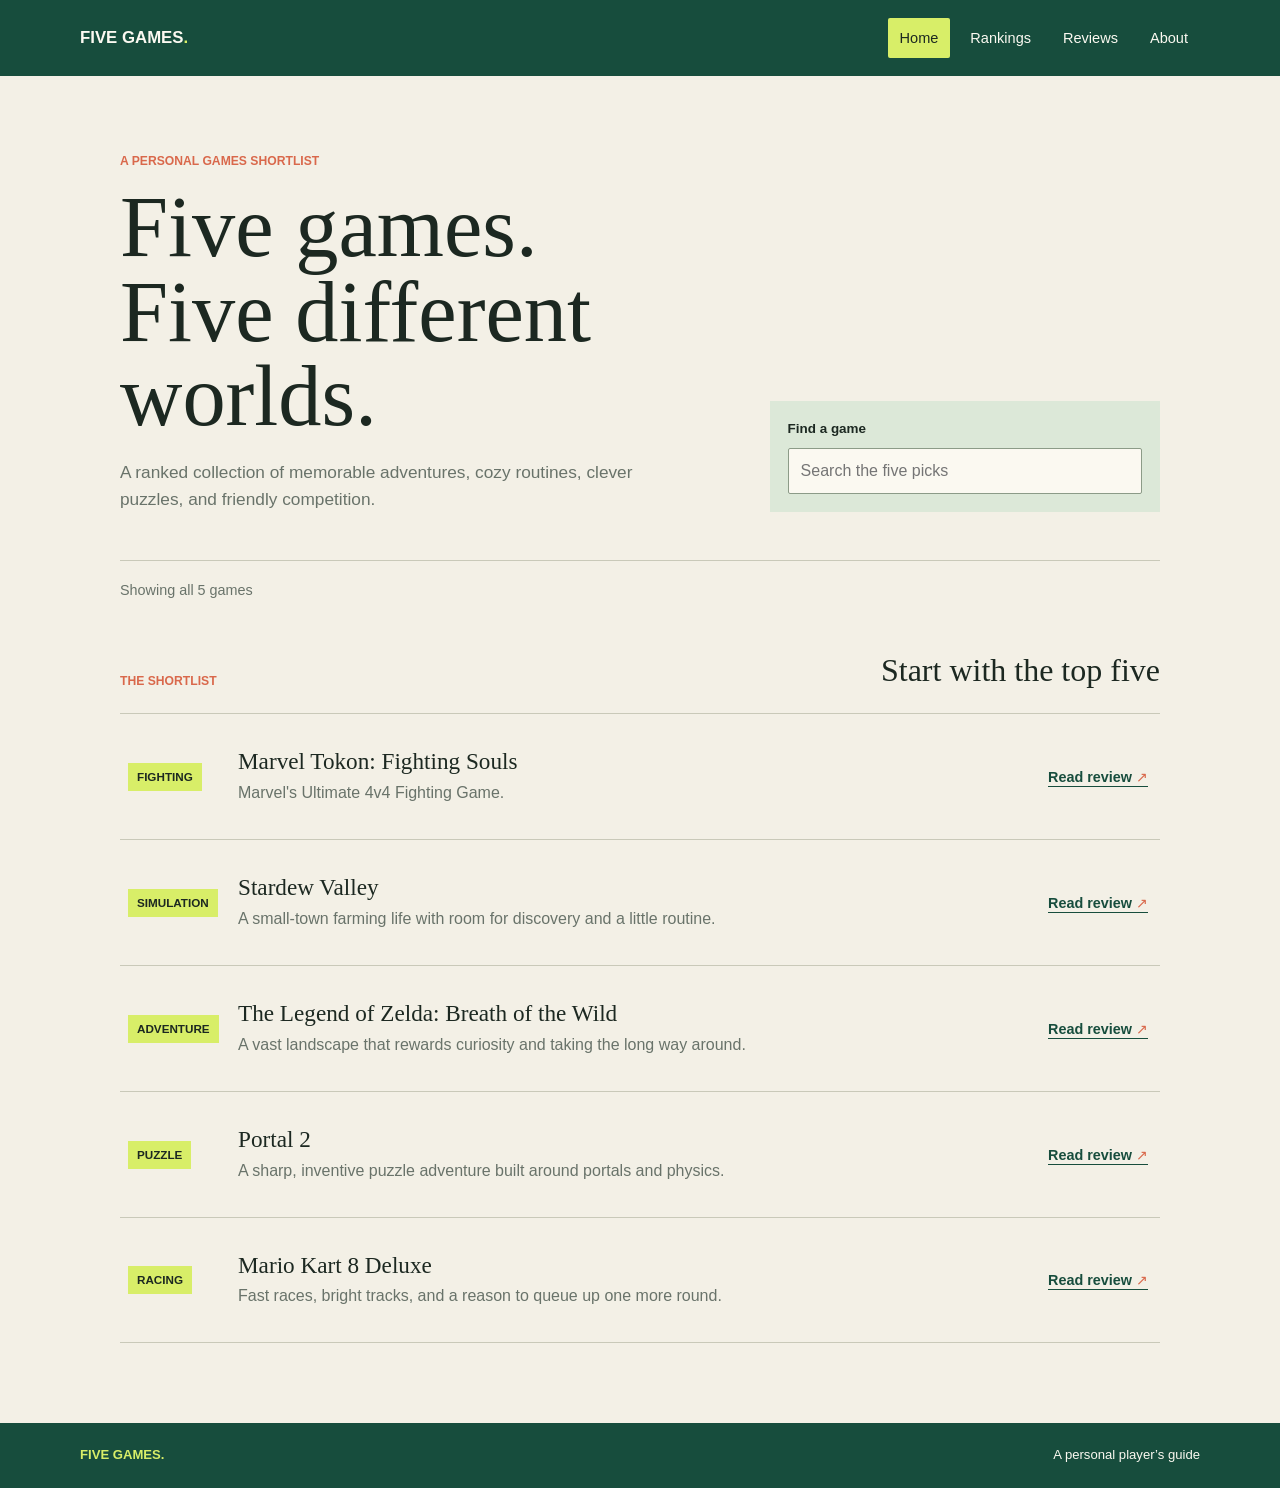
==== index.html @ af73bb3e "1st push" ====
<!doctype html>
<html lang="en">
<head>
  <meta charset="utf-8">
  <meta name="viewport" content="width=device-width, initial-scale=1">
  <meta name="description" content="A personal top five list of favorite video games.">
  <title>Five Games | Home</title>
  <link rel="stylesheet" href="style.css">
</head>
<body>
  <header class="site-header">
    <a class="site-name" href="index.html">FIVE GAMES<span>.</span></a>
    <!-- The nav element groups links to all four pages in the site header. -->
    <nav class="site-nav" aria-label="Main navigation">
      <a href="index.html" aria-current="page">Home</a>
      <a href="rankings.html">Rankings</a>
      <a href="reviews.html">Reviews</a>
      <a href="about.html">About</a>
    </nav>
  </header>

  <main class="page-shell">
    <section class="intro intro-home">
      <p class="eyebrow">A personal games shortlist</p>
      <h1>Five games.<br>Five different worlds.</h1>
      <p class="intro-copy">A ranked collection of memorable adventures, cozy routines, clever puzzles, and friendly competition.</p>
      <!-- The search element groups the title search control on the homepage. -->
      <search class="game-search">
        <label for="game-search">Find a game</label>
        <input id="game-search" type="search" placeholder="Search the five picks" autocomplete="off">
      </search>
    </section>

    <!-- The role attribute announces changing search results as a status update. -->
    <p class="search-status" id="search-status" role="status" aria-live="polite">Showing all 5 games</p>

    <section class="home-ranking" aria-labelledby="list-heading">
      <div class="section-heading">
        <p class="eyebrow">The shortlist</p>
        <h2 id="list-heading">Start with the top five</h2>
      </div>
      <!-- The ol element presents the games in ranked order; each li uses the game-entry class for shared styling. -->
      <!-- The id attribute uniquely identifies each game entry for direct links. -->
      <ol class="game-list">
        <li class="game-entry" id="marvel-tokon-fighting-souls">
          <span class="game-genre">Fighting</span>
          <div><h3>Marvel Tokon: Fighting Souls</h3><p>Marvel's Ultimate 4v4 Fighting Game.</p></div>
          <a class="text-link" href="reviews.html#marvel-tokon-review">Read review <span aria-hidden="true">↗</span></a>
        </li>
        <li class="game-entry" id="stardew-valley">
          <span class="game-genre">Simulation</span>
          <div><h3>Stardew Valley</h3><p>A small-town farming life with room for discovery and a little routine.</p></div>
          <a class="text-link" href="reviews.html#stardew-review">Read review <span aria-hidden="true">↗</span></a>
        </li>
        <li class="game-entry" id="breath-of-the-wild">
          <span class="game-genre">Adventure</span>
          <div><h3>The Legend of Zelda: Breath of the Wild</h3><p>A vast landscape that rewards curiosity and taking the long way around.</p></div>
          <a class="text-link" href="reviews.html#zelda-review">Read review <span aria-hidden="true">↗</span></a>
        </li>
        <li class="game-entry" id="portal-2">
          <span class="game-genre">Puzzle</span>
          <div><h3>Portal 2</h3><p>A sharp, inventive puzzle adventure built around portals and physics.</p></div>
          <a class="text-link" href="reviews.html#portal-review">Read review <span aria-hidden="true">↗</span></a>
        </li>
        <li class="game-entry" id="mario-kart-8">
          <span class="game-genre">Racing</span>
          <div><h3>Mario Kart 8 Deluxe</h3><p>Fast races, bright tracks, and a reason to queue up one more round.</p></div>
          <a class="text-link" href="reviews.html#mario-kart-review">Read review <span aria-hidden="true">↗</span></a>
        </li>
      </ol>
    </section>
  </main>

  <footer class="site-footer"><span>FIVE GAMES.</span><span>A personal player’s guide</span></footer>
  <script>
    const searchInput = document.querySelector('#game-search');
    const gameEntries = document.querySelectorAll('.game-entry');
    const searchStatus = document.querySelector('#search-status');

    searchInput.addEventListener('input', () => {
      const query = searchInput.value.trim().toLowerCase();
      let visibleCount = 0;

      gameEntries.forEach((entry) => {
        const matches = entry.textContent.toLowerCase().includes(query);
        entry.hidden = !matches;
        if (matches) visibleCount += 1;
      });

      searchStatus.textContent = query
        ? `${visibleCount} ${visibleCount === 1 ? 'game' : 'games'} found`
        : `Showing all ${gameEntries.length} games`;
    });
  </script>
</body>
</html>
---- style.css ----
:root {
  color-scheme: light;
  --paper: #f3f0e6;
  --paper-light: #fbf9f1;
  --ink: #1c2821;
  --green: #174d3d;
  --green-soft: #dce8d8;
  --lime: #d8ee68;
  --coral: #d9684b;
  --muted: #69736a;
  --rule: #c9c9b9;
  font-family: Arial, Helvetica, sans-serif;
  font-synthesis: none;
}

* {
  box-sizing: border-box;
}

body {
  margin: 0;
  background: var(--paper);
  color: var(--ink);
  line-height: 1.55;
}

a {
  color: inherit;
}

.site-header {
  min-height: 76px;
  padding: 0 max(6vw, calc((100vw - 1120px) / 2));
  display: flex;
  align-items: center;
  justify-content: space-between;
  gap: 28px;
  background: var(--green);
  color: var(--paper-light);
}

.site-name {
  color: var(--paper-light);
  font-size: 1.05rem;
  font-weight: 800;
  text-decoration: none;
  white-space: nowrap;
}

.site-name span,
.site-footer span:first-child {
  color: var(--lime);
}

.site-nav {
  display: flex;
  align-items: center;
  gap: 8px;
}

.site-nav a {
  padding: 9px 12px;
  border-radius: 2px;
  color: var(--paper-light);
  font-size: 0.91rem;
  text-decoration: none;
}

.site-nav a:hover,
.site-nav a:focus-visible,
.site-nav a[aria-current="page"] {
  background: var(--lime);
  color: var(--ink);
}

.page-shell {
  width: min(100% - 48px, 1040px);
  margin: 0 auto;
}

.intro {
  padding: 76px 0 48px;
  border-bottom: 1px solid var(--rule);
}

.intro-home {
  display: grid;
  grid-template-columns: minmax(0, 1.2fr) minmax(240px, 0.8fr);
  column-gap: 64px;
  align-items: end;
}

.intro-home .eyebrow,
.intro-home h1 {
  grid-column: 1;
}

.intro-home .intro-copy {
  grid-column: 1;
  max-width: 520px;
  margin-bottom: 0;
}

.intro-home .game-search {
  grid-column: 2;
  grid-row: 1 / span 3;
  align-self: end;
}

.eyebrow {
  margin: 0 0 14px;
  color: var(--coral);
  font-size: 0.76rem;
  font-weight: 800;
  text-transform: uppercase;
}

h1,
h2,
h3,
p {
  margin-top: 0;
}

h1,
.section-heading h2,
.about-section h2 {
  font-family: Georgia, "Times New Roman", serif;
  font-weight: 500;
}

h1 {
  max-width: 760px;
  margin-bottom: 20px;
  font-size: clamp(2.8rem, 7vw, 5.4rem);
  line-height: 0.98;
}

.page-intro h1 {
  max-width: 840px;
}

.intro-copy {
  max-width: 650px;
  color: var(--muted);
  font-size: 1.08rem;
}

.game-search {
  display: grid;
  gap: 8px;
  padding: 18px;
  background: var(--green-soft);
}

.game-search label {
  font-size: 0.84rem;
  font-weight: 700;
}

.game-search input {
  width: 100%;
  min-height: 46px;
  padding: 10px 12px;
  border: 1px solid #8c9b88;
  border-radius: 2px;
  background: var(--paper-light);
  color: var(--ink);
  font: inherit;
}

.game-search input:focus-visible {
  outline: 3px solid var(--coral);
  outline-offset: 2px;
}

.search-status {
  min-height: 1.5em;
  margin: 18px 0 0;
  color: var(--muted);
  font-size: 0.9rem;
}

.home-ranking {
  padding: 44px 0 80px;
}

.section-heading {
  display: flex;
  align-items: end;
  justify-content: space-between;
  gap: 20px;
  margin-bottom: 18px;
}

.section-heading .eyebrow {
  margin-bottom: 5px;
}

.section-heading h2,
.about-section h2 {
  margin-bottom: 0;
  font-size: 2rem;
}

.game-list {
  margin: 0;
  padding: 0;
  list-style-position: inside;
}

.game-entry {
  display: grid;
  grid-template-columns: 86px minmax(0, 1fr) auto;
  align-items: center;
  gap: 24px;
  min-height: 126px;
  padding: 22px 12px 22px 8px;
  border-top: 1px solid var(--rule);
}

.game-entry:last-child {
  border-bottom: 1px solid var(--rule);
}

.game-entry::marker {
  color: var(--coral);
  font-family: Georgia, "Times New Roman", serif;
  font-size: 1.6rem;
  font-weight: 700;
}

.game-entry[hidden] {
  display: none;
}

.game-genre {
  justify-self: start;
  padding: 5px 9px;
  background: var(--lime);
  color: var(--ink);
  font-size: 0.73rem;
  font-weight: 800;
  text-transform: uppercase;
}

.game-entry h3,
.review h2 {
  margin-bottom: 5px;
  font-family: Georgia, "Times New Roman", serif;
  font-size: 1.45rem;
  font-weight: 500;
  line-height: 1.2;
}

.game-entry p,
.review p {
  max-width: 650px;
  margin-bottom: 0;
  color: var(--muted);
}

.text-link {
  color: var(--green);
  font-size: 0.9rem;
  font-weight: 700;
  text-decoration-thickness: 1px;
  text-underline-offset: 4px;
}

.text-link:hover {
  color: var(--coral);
}

.text-link span {
  color: var(--coral);
}

.page-intro {
  padding-bottom: 42px;
}

.page-intro .intro-copy {
  margin-bottom: 0;
}

.rankings-content,
.reviews-content,
.about-content {
  padding: 44px 0 82px;
}

.ranking-list {
  counter-reset: ranking;
  margin: 0;
  padding: 0;
  list-style: none;
}

.ranking-item {
  counter-increment: ranking;
  display: grid;
  grid-template-columns: 78px minmax(0, 1fr) 160px;
  align-items: center;
  gap: 24px;
  padding: 24px 0;
  border-top: 1px solid var(--rule);
}

.ranking-item:last-child {
  border-bottom: 1px solid var(--rule);
}

.ranking-number {
  color: var(--coral);
  font-family: Georgia, "Times New Roman", serif;
  font-size: 2.7rem;
  line-height: 1;
}

.ranking-title {
  margin-bottom: 6px;
  font-family: Georgia, "Times New Roman", serif;
  font-size: 1.6rem;
  font-weight: 500;
  line-height: 1.2;
}

.ranking-item p {
  max-width: 650px;
  margin-bottom: 0;
  color: var(--muted);
}

.ranking-aside {
  justify-self: end;
  color: var(--green);
  font-size: 0.82rem;
  font-weight: 700;
  text-align: right;
}

.review {
  display: grid;
  grid-template-columns: 150px minmax(0, 1fr);
  gap: 28px;
  padding: 30px 0;
  border-top: 1px solid var(--rule);
  scroll-margin-top: 24px;
}

.review:last-child {
  border-bottom: 1px solid var(--rule);
}

.review-meta {
  color: var(--coral);
  font-size: 0.79rem;
  font-weight: 800;
  text-transform: uppercase;
}

.review-meta p {
  margin: 4px 0 0;
  color: var(--muted);
  font-weight: 400;
  text-transform: none;
}

.review h2 {
  font-size: 1.8rem;
}

.review .review-summary {
  margin-bottom: 12px;
  color: var(--ink);
  font-size: 1.04rem;
}

.about-grid {
  display: grid;
  grid-template-columns: minmax(0, 1fr) minmax(240px, 0.58fr);
  gap: 72px;
}

.about-section {
  padding: 0 0 34px;
  border-bottom: 1px solid var(--rule);
  margin-bottom: 34px;
}

.about-section h2 {
  margin-bottom: 14px;
}

.about-section p {
  max-width: 650px;
  color: var(--muted);
}

.about-aside {
  align-self: start;
  padding: 20px 0 20px 22px;
  border-left: 4px solid var(--coral);
}

.about-aside h2 {
  margin-bottom: 10px;
  font-family: Georgia, "Times New Roman", serif;
  font-size: 1.35rem;
  font-weight: 500;
}

.about-aside p {
  margin-bottom: 0;
  color: var(--muted);
}

.site-footer {
  display: flex;
  justify-content: space-between;
  gap: 20px;
  padding: 22px max(6vw, calc((100vw - 1120px) / 2));
  background: var(--green);
  color: var(--paper-light);
  font-size: 0.82rem;
}

.site-footer span:first-child {
  font-weight: 800;
}

@media (max-width: 700px) {
  .site-header {
    align-items: flex-start;
    flex-direction: column;
    gap: 12px;
    padding: 18px 24px;
  }

  .site-nav {
    width: 100%;
    flex-wrap: wrap;
    gap: 2px;
  }

  .site-nav a {
    padding: 7px 9px;
  }

  .page-shell {
    width: min(100% - 36px, 1040px);
  }

  .intro {
    padding-top: 52px;
  }

  .intro-home {
    display: block;
  }

  .intro-home .game-search {
    margin-top: 28px;
  }

  .game-entry {
    grid-template-columns: 1fr auto;
    gap: 12px;
    padding: 18px 6px;
  }

  .game-genre {
    grid-column: 1 / -1;
  }

  .game-entry > div {
    grid-column: 1 / -1;
  }

  .game-entry .text-link {
    grid-column: 1 / -1;
    justify-self: start;
  }

  .ranking-item {
    grid-template-columns: 54px minmax(0, 1fr);
    gap: 14px;
  }

  .ranking-aside {
    grid-column: 2;
    justify-self: start;
    text-align: left;
  }

  .review {
    grid-template-columns: 1fr;
    gap: 10px;
  }

  .about-grid {
    grid-template-columns: 1fr;
    gap: 24px;
  }

  .site-footer {
    padding: 20px 24px;
  }
}
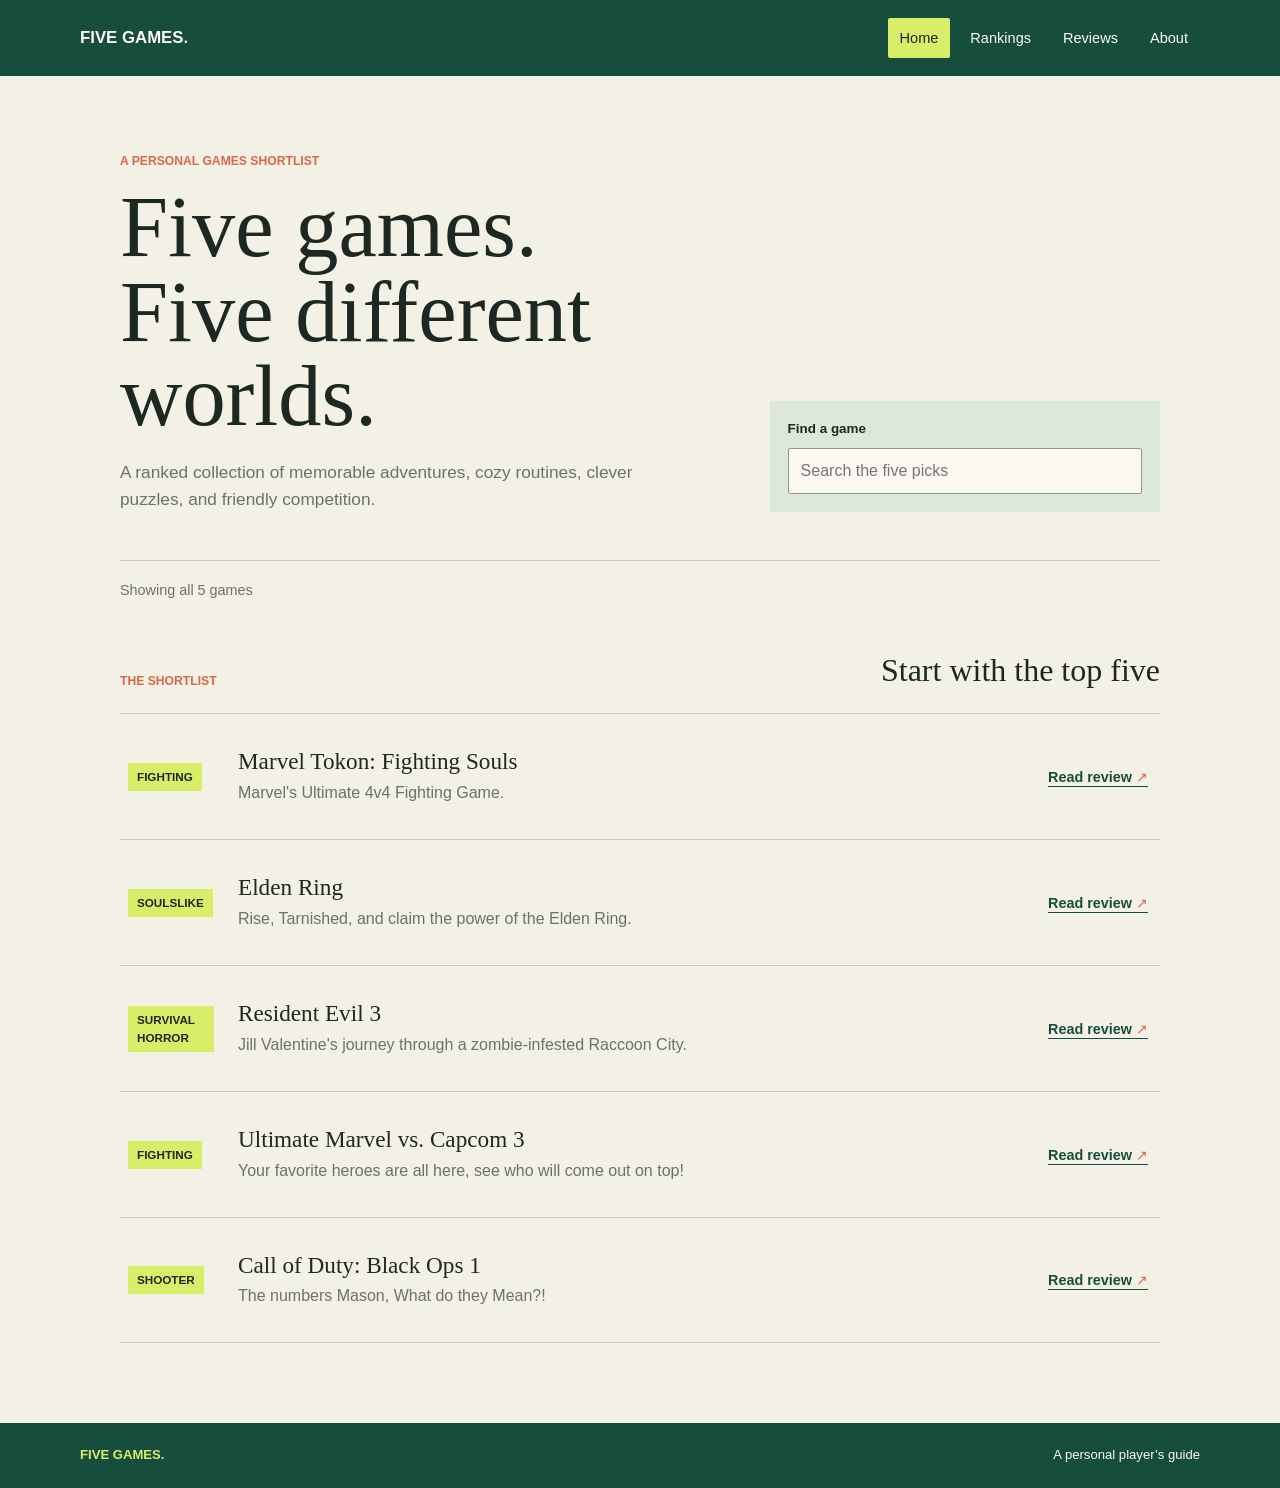
==== commit abcf19d1: "1st draft" ====
--- a/index.html
+++ b/index.html
@@ -5,7 +5,7 @@
   <meta name="viewport" content="width=device-width, initial-scale=1">
   <meta name="description" content="A personal top five list of favorite video games.">
   <title>Five Games | Home</title>
-  <link rel="stylesheet" href="style.css">
+  <link rel="stylesheet" href="CSS/style.css">
 </head>
 <body>
   <header class="site-header">
@@ -47,25 +47,25 @@
           <div><h3>Marvel Tokon: Fighting Souls</h3><p>Marvel's Ultimate 4v4 Fighting Game.</p></div>
           <a class="text-link" href="reviews.html#marvel-tokon-review">Read review <span aria-hidden="true">↗</span></a>
         </li>
-        <li class="game-entry" id="stardew-valley">
-          <span class="game-genre">Simulation</span>
-          <div><h3>Stardew Valley</h3><p>A small-town farming life with room for discovery and a little routine.</p></div>
-          <a class="text-link" href="reviews.html#stardew-review">Read review <span aria-hidden="true">↗</span></a>
+        <li class="game-entry" id="elden-ring">
+          <span class="game-genre">Soulslike</span>
+          <div><h3>Elden Ring</h3><p>Rise, Tarnished, and claim the power of the Elden Ring.</p></div>
+          <a class="text-link" href="reviews.html#elden-ring-review">Read review <span aria-hidden="true">↗</span></a>
         </li>
-        <li class="game-entry" id="breath-of-the-wild">
-          <span class="game-genre">Adventure</span>
-          <div><h3>The Legend of Zelda: Breath of the Wild</h3><p>A vast landscape that rewards curiosity and taking the long way around.</p></div>
-          <a class="text-link" href="reviews.html#zelda-review">Read review <span aria-hidden="true">↗</span></a>
+        <li class="game-entry" id="resident-evil-3">
+          <span class="game-genre">Survival Horror</span>
+          <div><h3>Resident Evil 3</h3><p>Jill Valentine's journey through a zombie-infested Raccoon City.</p></div>
+          <a class="text-link" href="reviews.html#resident-evil-3-review">Read review <span aria-hidden="true">↗</span></a>
         </li>
-        <li class="game-entry" id="portal-2">
-          <span class="game-genre">Puzzle</span>
-          <div><h3>Portal 2</h3><p>A sharp, inventive puzzle adventure built around portals and physics.</p></div>
-          <a class="text-link" href="reviews.html#portal-review">Read review <span aria-hidden="true">↗</span></a>
+        <li class="game-entry" id="ultimate-marvel-vs-capcom-3">
+          <span class="game-genre">Fighting</span>
+          <div><h3>Ultimate Marvel vs. Capcom 3</h3><p>Your favorite heroes are all here, see who will come out on top!</p></div>
+          <a class="text-link" href="reviews.html#ultimate-marvel-vs-capcom-3-review">Read review <span aria-hidden="true">↗</span></a>
         </li>
-        <li class="game-entry" id="mario-kart-8">
-          <span class="game-genre">Racing</span>
-          <div><h3>Mario Kart 8 Deluxe</h3><p>Fast races, bright tracks, and a reason to queue up one more round.</p></div>
-          <a class="text-link" href="reviews.html#mario-kart-review">Read review <span aria-hidden="true">↗</span></a>
+        <li class="game-entry" id="call-of-duty-black-ops-1">
+          <span class="game-genre">Shooter</span>
+          <div><h3>Call of Duty: Black Ops 1</h3><p>The numbers Mason, What do they Mean?!</p></div>
+          <a class="text-link" href="reviews.html#call-of-duty-black-ops-1-review">Read review <span aria-hidden="true">↗</span></a>
         </li>
       </ol>
     </section>
@@ -73,6 +73,7 @@
 
   <footer class="site-footer"><span>FIVE GAMES.</span><span>A personal player’s guide</span></footer>
   <script>
+    // This script filters the game list as the user types and updates the number of matching games.
     const searchInput = document.querySelector('#game-search');
     const gameEntries = document.querySelectorAll('.game-entry');
     const searchStatus = document.querySelector('#search-status');
--- a/CSS/style.css
+++ b/CSS/style.css
@@ -0,0 +1,510 @@
+:root {
+  color-scheme: light;
+  --paper: #f3f0e6;
+  --paper-light: #fbf9f1;
+  --ink: #1c2821;
+  --green: #174d3d;
+  --green-soft: #dce8d8;
+  --lime: #d8ee68;
+  --coral: #d9684b;
+  --muted: #69736a;
+  --rule: #c9c9b9;
+  font-family: Arial, Helvetica, sans-serif;
+  font-synthesis: none;
+}
+
+* {
+  box-sizing: border-box;
+}
+
+body {
+  margin: 0;
+  background: var(--paper);
+  color: var(--ink);
+  line-height: 1.55;
+}
+
+a {
+  color: inherit;
+}
+
+.site-header {
+  min-height: 76px;
+  padding: 0 max(6vw, calc((100vw - 1120px) / 2));
+  display: flex;
+  align-items: center;
+  justify-content: space-between;
+  gap: 28px;
+  background: var(--green);
+  color: var(--paper-light);
+}
+
+.site-name {
+  color: var(--paper-light);
+  font-size: 1.05rem;
+  font-weight: 800;
+  text-decoration: none;
+  white-space: nowrap;
+}
+
+.site-name span,
+.site-footer span:first-child {
+  color: var(--lime);
+}
+
+.site-nav {
+  display: flex;
+  align-items: center;
+  gap: 8px;
+}
+
+.site-nav a {
+  padding: 9px 12px;
+  border-radius: 2px;
+  color: var(--paper-light);
+  font-size: 0.91rem;
+  text-decoration: none;
+}
+
+.site-nav a:hover,
+.site-nav a:focus-visible,
+.site-nav a[aria-current="page"] {
+  background: var(--lime);
+  color: var(--ink);
+}
+
+.page-shell {
+  width: min(100% - 48px, 1040px);
+  margin: 0 auto;
+}
+
+.intro {
+  padding: 76px 0 48px;
+  border-bottom: 1px solid var(--rule);
+}
+
+.intro-home {
+  display: grid;
+  grid-template-columns: minmax(0, 1.2fr) minmax(240px, 0.8fr);
+  column-gap: 64px;
+  align-items: end;
+}
+
+.intro-home .eyebrow,
+.intro-home h1 {
+  grid-column: 1;
+}
+
+.intro-home .intro-copy {
+  grid-column: 1;
+  max-width: 520px;
+  margin-bottom: 0;
+}
+
+.intro-home .game-search {
+  grid-column: 2;
+  grid-row: 1 / span 3;
+  align-self: end;
+}
+
+.eyebrow {
+  margin: 0 0 14px;
+  color: var(--coral);
+  font-size: 0.76rem;
+  font-weight: 800;
+  text-transform: uppercase;
+}
+
+h1,
+h2,
+h3,
+p {
+  margin-top: 0;
+}
+
+h1,
+.section-heading h2,
+.about-section h2 {
+  font-family: Georgia, "Times New Roman", serif;
+  font-weight: 500;
+}
+
+h1 {
+  max-width: 760px;
+  margin-bottom: 20px;
+  font-size: clamp(2.8rem, 7vw, 5.4rem);
+  line-height: 0.98;
+}
+
+.page-intro h1 {
+  max-width: 840px;
+}
+
+.intro-copy {
+  max-width: 650px;
+  color: var(--muted);
+  font-size: 1.08rem;
+}
+
+.game-search {
+  display: grid;
+  gap: 8px;
+  padding: 18px;
+  background: var(--green-soft);
+}
+
+.game-search label {
+  font-size: 0.84rem;
+  font-weight: 700;
+}
+
+.game-search input {
+  width: 100%;
+  min-height: 46px;
+  padding: 10px 12px;
+  border: 1px solid #8c9b88;
+  border-radius: 2px;
+  background: var(--paper-light);
+  color: var(--ink);
+  font: inherit;
+}
+
+.game-search input:focus-visible {
+  outline: 3px solid var(--coral);
+  outline-offset: 2px;
+}
+
+.search-status {
+  min-height: 1.5em;
+  margin: 18px 0 0;
+  color: var(--muted);
+  font-size: 0.9rem;
+}
+
+.home-ranking {
+  padding: 44px 0 80px;
+}
+
+.section-heading {
+  display: flex;
+  align-items: end;
+  justify-content: space-between;
+  gap: 20px;
+  margin-bottom: 18px;
+}
+
+.section-heading .eyebrow {
+  margin-bottom: 5px;
+}
+
+.section-heading h2,
+.about-section h2 {
+  margin-bottom: 0;
+  font-size: 2rem;
+}
+
+.game-list {
+  margin: 0;
+  padding: 0;
+  list-style-position: inside;
+}
+
+.game-entry {
+  display: grid;
+  grid-template-columns: 86px minmax(0, 1fr) auto;
+  align-items: center;
+  gap: 24px;
+  min-height: 126px;
+  padding: 22px 12px 22px 8px;
+  border-top: 1px solid var(--rule);
+}
+
+.game-entry:last-child {
+  border-bottom: 1px solid var(--rule);
+}
+
+.game-entry::marker {
+  color: var(--coral);
+  font-family: Georgia, "Times New Roman", serif;
+  font-size: 1.6rem;
+  font-weight: 700;
+}
+
+.game-entry[hidden] {
+  display: none;
+}
+
+.game-genre {
+  justify-self: start;
+  padding: 5px 9px;
+  background: var(--lime);
+  color: var(--ink);
+  font-size: 0.73rem;
+  font-weight: 800;
+  text-transform: uppercase;
+}
+
+.game-entry h3,
+.review h2 {
+  margin-bottom: 5px;
+  font-family: Georgia, "Times New Roman", serif;
+  font-size: 1.45rem;
+  font-weight: 500;
+  line-height: 1.2;
+}
+
+.game-entry p,
+.review p {
+  max-width: 650px;
+  margin-bottom: 0;
+  color: var(--muted);
+}
+
+.text-link {
+  color: var(--green);
+  font-size: 0.9rem;
+  font-weight: 700;
+  text-decoration-thickness: 1px;
+  text-underline-offset: 4px;
+}
+
+.text-link:hover {
+  color: var(--coral);
+}
+
+.text-link span {
+  color: var(--coral);
+}
+
+.page-intro {
+  padding-bottom: 42px;
+}
+
+.page-intro .intro-copy {
+  margin-bottom: 0;
+}
+
+.rankings-content,
+.reviews-content,
+.about-content {
+  padding: 44px 0 82px;
+}
+
+.ranking-list {
+  counter-reset: ranking;
+  margin: 0;
+  padding: 0;
+  list-style: none;
+}
+
+.ranking-item {
+  counter-increment: ranking;
+  display: grid;
+  grid-template-columns: 78px minmax(0, 1fr) 160px;
+  align-items: center;
+  gap: 24px;
+  padding: 24px 0;
+  border-top: 1px solid var(--rule);
+}
+
+.ranking-item:last-child {
+  border-bottom: 1px solid var(--rule);
+}
+
+.ranking-number {
+  color: var(--coral);
+  font-family: Georgia, "Times New Roman", serif;
+  font-size: 2.7rem;
+  line-height: 1;
+}
+
+.ranking-title {
+  margin-bottom: 6px;
+  font-family: Georgia, "Times New Roman", serif;
+  font-size: 1.6rem;
+  font-weight: 500;
+  line-height: 1.2;
+}
+
+.ranking-item p {
+  max-width: 650px;
+  margin-bottom: 0;
+  color: var(--muted);
+}
+
+.ranking-aside {
+  justify-self: end;
+  color: var(--green);
+  font-size: 0.82rem;
+  font-weight: 700;
+  text-align: right;
+}
+
+.review {
+  display: grid;
+  grid-template-columns: 150px minmax(0, 1fr);
+  gap: 28px;
+  padding: 30px 0;
+  border-top: 1px solid var(--rule);
+  scroll-margin-top: 24px;
+}
+
+.review:last-child {
+  border-bottom: 1px solid var(--rule);
+}
+
+.review-meta {
+  color: var(--coral);
+  font-size: 0.79rem;
+  font-weight: 800;
+  text-transform: uppercase;
+}
+
+.review-meta p {
+  margin: 4px 0 0;
+  color: var(--muted);
+  font-weight: 400;
+  text-transform: none;
+}
+
+.review h2 {
+  font-size: 1.8rem;
+}
+
+.review .review-summary {
+  margin-bottom: 12px;
+  color: var(--ink);
+  font-size: 1.04rem;
+}
+
+.about-grid {
+  display: grid;
+  grid-template-columns: minmax(0, 1fr) minmax(240px, 0.58fr);
+  gap: 72px;
+}
+
+.about-section {
+  padding: 0 0 34px;
+  border-bottom: 1px solid var(--rule);
+  margin-bottom: 34px;
+}
+
+.about-section h2 {
+  margin-bottom: 14px;
+}
+
+.about-section p {
+  max-width: 650px;
+  color: var(--muted);
+}
+
+.about-aside {
+  align-self: start;
+  padding: 20px 0 20px 22px;
+  border-left: 4px solid var(--coral);
+}
+
+.about-aside h2 {
+  margin-bottom: 10px;
+  font-family: Georgia, "Times New Roman", serif;
+  font-size: 1.35rem;
+  font-weight: 500;
+}
+
+.about-aside p {
+  margin-bottom: 0;
+  color: var(--muted);
+}
+
+.site-footer {
+  display: flex;
+  justify-content: space-between;
+  gap: 20px;
+  padding: 22px max(6vw, calc((100vw - 1120px) / 2));
+  background: var(--green);
+  color: var(--paper-light);
+  font-size: 0.82rem;
+}
+
+.site-footer span:first-child {
+  font-weight: 800;
+}
+
+@media (max-width: 700px) {
+  .site-header {
+    align-items: flex-start;
+    flex-direction: column;
+    gap: 12px;
+    padding: 18px 24px;
+  }
+
+  .site-nav {
+    width: 100%;
+    flex-wrap: wrap;
+    gap: 2px;
+  }
+
+  .site-nav a {
+    padding: 7px 9px;
+  }
+
+  .page-shell {
+    width: min(100% - 36px, 1040px);
+  }
+
+  .intro {
+    padding-top: 52px;
+  }
+
+  .intro-home {
+    display: block;
+  }
+
+  .intro-home .game-search {
+    margin-top: 28px;
+  }
+
+  .game-entry {
+    grid-template-columns: 1fr auto;
+    gap: 12px;
+    padding: 18px 6px;
+  }
+
+  .game-genre {
+    grid-column: 1 / -1;
+  }
+
+  .game-entry > div {
+    grid-column: 1 / -1;
+  }
+
+  .game-entry .text-link {
+    grid-column: 1 / -1;
+    justify-self: start;
+  }
+
+  .ranking-item {
+    grid-template-columns: 54px minmax(0, 1fr);
+    gap: 14px;
+  }
+
+  .ranking-aside {
+    grid-column: 2;
+    justify-self: start;
+    text-align: left;
+  }
+
+  .review {
+    grid-template-columns: 1fr;
+    gap: 10px;
+  }
+
+  .about-grid {
+    grid-template-columns: 1fr;
+    gap: 24px;
+  }
+
+  .site-footer {
+    padding: 20px 24px;
+  }
+}
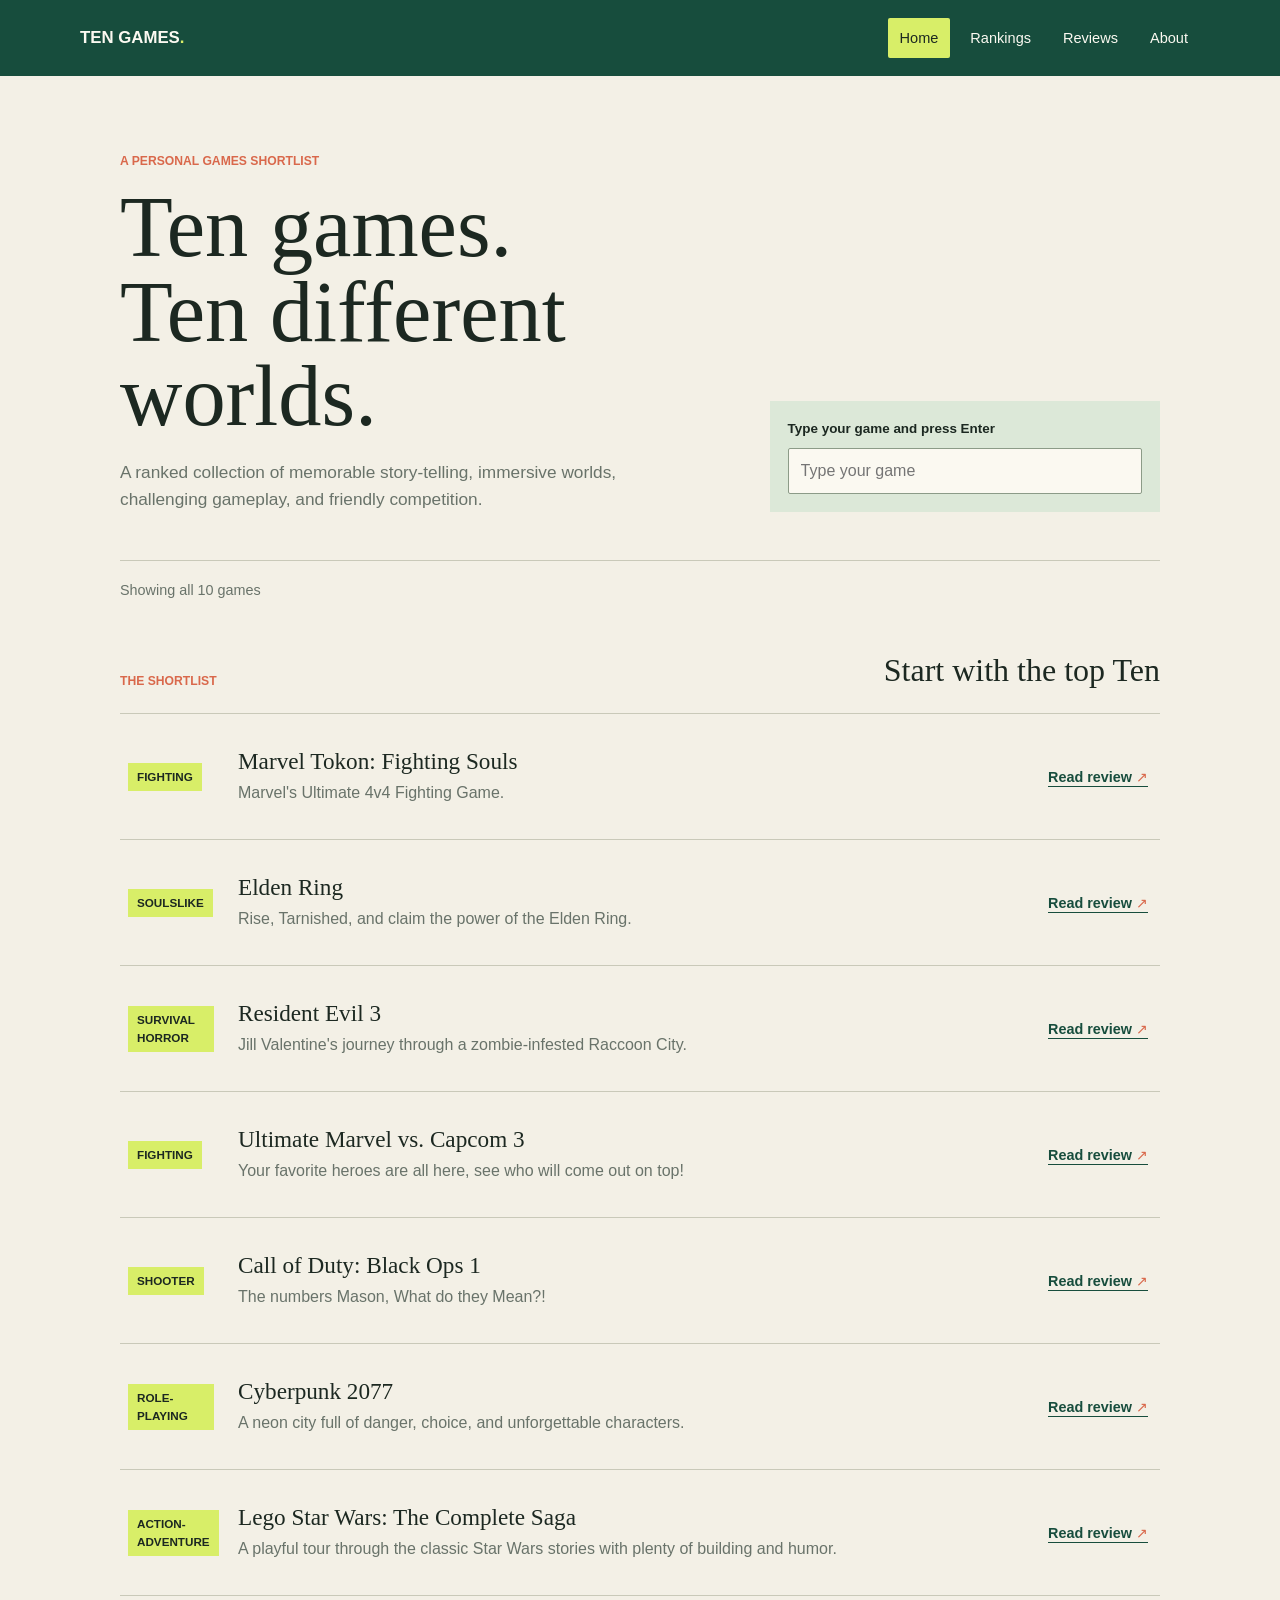
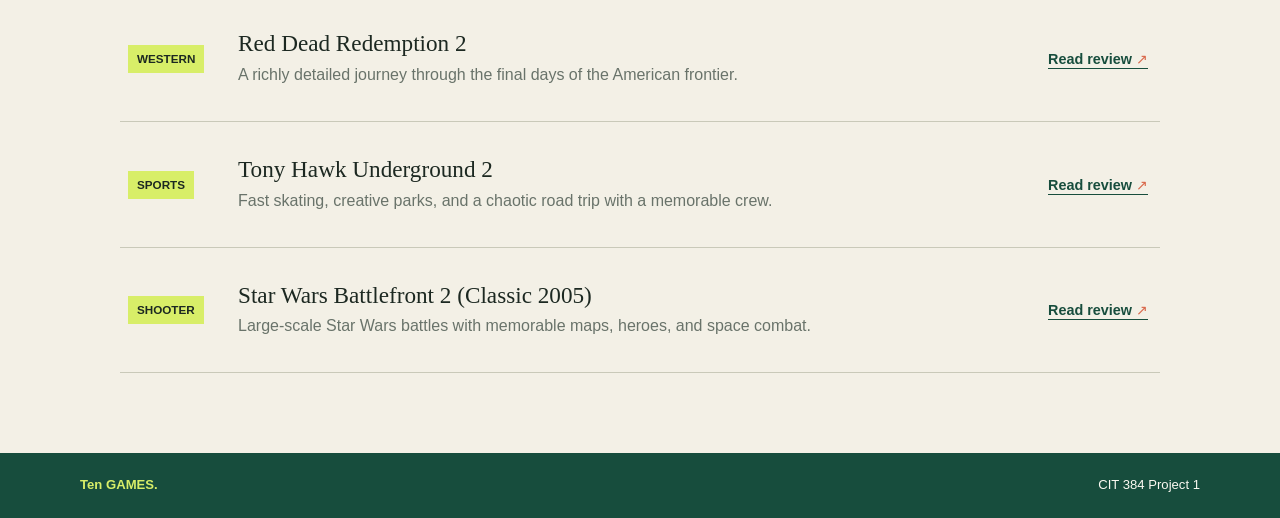
==== commit d947a273: "2nd commit" ====
--- a/index.html
+++ b/index.html
@@ -3,14 +3,15 @@
 <head>
   <meta charset="utf-8">
   <meta name="viewport" content="width=device-width, initial-scale=1">
-  <meta name="description" content="A personal top five list of favorite video games.">
-  <title>Five Games | Home</title>
+  <meta name="description" content="A personal top ten list of favorite video games.">
+  <title>Ten Games | Home</title>
   <link rel="stylesheet" href="CSS/style.css">
 </head>
 <body>
   <header class="site-header">
-    <a class="site-name" href="index.html">FIVE GAMES<span>.</span></a>
-    <!-- The nav element groups links to all four pages in the site header. -->
+    <a class="site-name" href="index.html">TEN GAMES<span>.</span></a>
+    <!-- The nav element is an MDN semantic landmark. It groups the main site links together so
+         users can move between the pages in a clear and consistent way. -->
     <nav class="site-nav" aria-label="Main navigation">
       <a href="index.html" aria-current="page">Home</a>
       <a href="rankings.html">Rankings</a>
@@ -19,28 +20,35 @@
     </nav>
   </header>
 
+  <!-- The main element is an MDN landmark that identifies the primary content of the page.
+       It helps screen readers and browsers understand where the main information starts. -->
   <main class="page-shell">
+    <!-- The section element groups related content into one logical area on the homepage.
+         The class attribute applies the intro-home styling, and the heading structure keeps the content organized. -->
     <section class="intro intro-home">
       <p class="eyebrow">A personal games shortlist</p>
-      <h1>Five games.<br>Five different worlds.</h1>
-      <p class="intro-copy">A ranked collection of memorable adventures, cozy routines, clever puzzles, and friendly competition.</p>
-      <!-- The search element groups the title search control on the homepage. -->
+      <h1>Ten games.<br>Ten different worlds.</h1>
+      <p class="intro-copy">A ranked collection of memorable story-telling, immersive worlds, challenging gameplay, and friendly competition.</p>
+      <!-- The search element is an HTML5 semantic container from MDN. It groups the homepage
+           search box so the input is clearly associated with a specific interactive feature on the page. -->
       <search class="game-search">
-        <label for="game-search">Find a game</label>
-        <input id="game-search" type="search" placeholder="Search the five picks" autocomplete="off">
+        <label for="game-search">Type your game and press Enter</label>
+        <input id="game-search" type="search" placeholder="Type your game" autocomplete="off">
       </search>
     </section>
 
-    <!-- The role attribute announces changing search results as a status update. -->
-    <p class="search-status" id="search-status" role="status" aria-live="polite">Showing all 5 games</p>
+    <!-- The role attribute is an MDN-supported HTML attribute. It is used here on the status
+         message so assistive technology knows the text updates when the list changes. -->
+    <p class="search-status" id="search-status" role="status" aria-live="polite">Showing all 10 games</p>
 
     <section class="home-ranking" aria-labelledby="list-heading">
       <div class="section-heading">
         <p class="eyebrow">The shortlist</p>
-        <h2 id="list-heading">Start with the top five</h2>
+        <h2 id="list-heading">Start with the top Ten</h2>
       </div>
-      <!-- The ol element presents the games in ranked order; each li uses the game-entry class for shared styling. -->
-      <!-- The id attribute uniquely identifies each game entry for direct links. -->
+      <!-- The ol element is an ordered list from MDN. It is used here because the game entries
+           are intentionally ranked in order. The class attribute applies the same styling to every item,
+           and the id attribute gives each game its own anchor target for direct links. -->
       <ol class="game-list">
         <li class="game-entry" id="marvel-tokon-fighting-souls">
           <span class="game-genre">Fighting</span>
@@ -67,11 +75,39 @@
           <div><h3>Call of Duty: Black Ops 1</h3><p>The numbers Mason, What do they Mean?!</p></div>
           <a class="text-link" href="reviews.html#call-of-duty-black-ops-1-review">Read review <span aria-hidden="true">↗</span></a>
         </li>
+        <li class="game-entry" id="cyberpunk-2077">
+          <span class="game-genre">Role-playing</span>
+          <div><h3>Cyberpunk 2077</h3><p>A neon city full of danger, choice, and unforgettable characters.</p></div>
+          <a class="text-link" href="reviews.html#cyberpunk-2077-review">Read review <span aria-hidden="true">↗</span></a>
+        </li>
+        <li class="game-entry" id="lego-star-wars-the-complete-saga">
+          <span class="game-genre">Action-adventure</span>
+          <div><h3>Lego Star Wars: The Complete Saga</h3><p>A playful tour through the classic Star Wars stories with plenty of building and humor.</p></div>
+          <a class="text-link" href="reviews.html#lego-star-wars-review">Read review <span aria-hidden="true">↗</span></a>
+        </li>
+        <li class="game-entry" id="red-dead-redemption-2">
+          <span class="game-genre">Western</span>
+          <div><h3>Red Dead Redemption 2</h3><p>A richly detailed journey through the final days of the American frontier.</p></div>
+          <a class="text-link" href="reviews.html#red-dead-redemption-2-review">Read review <span aria-hidden="true">↗</span></a>
+        </li>
+        <li class="game-entry" id="tony-hawk-underground-2">
+          <span class="game-genre">Sports</span>
+          <div><h3>Tony Hawk Underground 2</h3><p>Fast skating, creative parks, and a chaotic road trip with a memorable crew.</p></div>
+          <a class="text-link" href="reviews.html#tony-hawk-underground-2-review">Read review <span aria-hidden="true">↗</span></a>
+        </li>
+        <li class="game-entry" id="star-wars-battlefront-2-classic-2005">
+          <span class="game-genre">Shooter</span>
+          <div><h3>Star Wars Battlefront 2 (Classic 2005)</h3><p>Large-scale Star Wars battles with memorable maps, heroes, and space combat.</p></div>
+          <a class="text-link" href="reviews.html#star-wars-battlefront-2-review">Read review <span aria-hidden="true">↗</span></a>
+        </li>
       </ol>
     </section>
   </main>
 
-  <footer class="site-footer"><span>FIVE GAMES.</span><span>A personal player’s guide</span></footer>
+  <!-- The footer element is an MDN landmark used to mark the end of the page content.
+       It is used here for site branding and identity after the main content. -->
+  <footer class="site-footer"><span>Ten GAMES.</span><span>CIT 384 Project 1</span></footer>
+  <!-- The live search requires JavaScript, which is outside the material covered so far.
   <script>
     // This script filters the game list as the user types and updates the number of matching games.
     const searchInput = document.querySelector('#game-search');
@@ -92,6 +128,29 @@
         ? `${visibleCount} ${visibleCount === 1 ? 'game' : 'games'} found`
         : `Showing all ${gameEntries.length} games`;
     });
+  </script> -->
+  <script>
+    // This script searches the game list only after the user presses Enter.
+    const searchInput = document.querySelector('#game-search');
+    const gameEntries = document.querySelectorAll('.game-entry');
+    const searchStatus = document.querySelector('#search-status');
+
+    searchInput.addEventListener('keydown', (event) => {
+      if (event.key !== 'Enter') return;
+
+      const query = searchInput.value.trim().toLowerCase();
+      let visibleCount = 0;
+
+      gameEntries.forEach((entry) => {
+        const matches = entry.textContent.toLowerCase().includes(query);
+        entry.hidden = !matches;
+        if (matches) visibleCount += 1;
+      });
+
+      searchStatus.textContent = query
+        ? `${visibleCount} ${visibleCount === 1 ? 'game' : 'games'} found`
+        : `Showing all ${gameEntries.length} games`;
+    });
   </script>
 </body>
 </html>
--- a/CSS/style.css
+++ b/CSS/style.css
@@ -1,4 +1,7 @@
 :root {
+  /* CSS custom properties are a MDN-supported feature that stores reusable values.
+     These variables are defined here and used throughout the site for colors, spacing,
+     and typography so the design stays consistent across all pages. */
   color-scheme: light;
   --paper: #f3f0e6;
   --paper-light: #fbf9f1;
@@ -29,6 +32,9 @@
 }
 
 .site-header {
+  /* The flexbox layout is a core CSS feature from MDN used here to align the brand
+     and main navigation across the top of every page. This keeps the header easy to
+     read and keeps the layout responsive on smaller screens. */
   min-height: 76px;
   padding: 0 max(6vw, calc((100vw - 1120px) / 2));
   display: flex;
@@ -74,6 +80,9 @@
 }
 
 .page-shell {
+  /* This centered container keeps the content narrow on large screens while still using the
+     full width of the browser on smaller screens. The min() function is a modern CSS feature
+     that helps keep responsive spacing clean without needing extra wrapper divs. */
   width: min(100% - 48px, 1040px);
   margin: 0 auto;
 }
@@ -84,6 +93,9 @@
 }
 
 .intro-home {
+  /* The homepage intro uses CSS Grid to split the section into a text area and a search panel.
+     The two-column layout gives the heading room on the left while keeping the search box aligned
+     neatly on the right. */
   display: grid;
   grid-template-columns: minmax(0, 1.2fr) minmax(240px, 0.8fr);
   column-gap: 64px;
@@ -102,6 +114,8 @@
 }
 
 .intro-home .game-search {
+  /* This places the search panel in the right column and spans multiple grid rows so it lines up
+     visually with the intro text and feels like part of the same section block. */
   grid-column: 2;
   grid-row: 1 / span 3;
   align-self: end;
@@ -210,6 +224,9 @@
 }
 
 .game-entry {
+  /* Each homepage list item is arranged as a three-column grid: the genre label, the game info,
+     and the review link. This creates a clean, consistent card layout without needing a more
+     complex nested structure in the HTML. */
   display: grid;
   grid-template-columns: 86px minmax(0, 1fr) auto;
   align-items: center;
@@ -298,6 +315,8 @@
 }
 
 .ranking-item {
+  /* The ranking page uses a similar grid pattern, but the right column is reserved for the
+     genre tag so the list remains readable and evenly spaced while preserving the numeric order. */
   counter-increment: ranking;
   display: grid;
   grid-template-columns: 78px minmax(0, 1fr) 160px;
@@ -341,6 +360,9 @@
 }
 
 .review {
+  /* Each review is styled as a two-column layout so the left side can hold the category metadata
+     while the right side keeps the longer review text easy to scan. The scroll-margin-top helps
+     anchor links land cleanly when a review is opened from another page. */
   display: grid;
   grid-template-columns: 150px minmax(0, 1fr);
   gap: 28px;
@@ -378,6 +400,8 @@
 }
 
 .about-grid {
+  /* This layout creates a main content column and a smaller side note column. The sidebar stays
+     narrow while the main text keeps a roomy reading area, which makes the About page feel balanced. */
   display: grid;
   grid-template-columns: minmax(0, 1fr) minmax(240px, 0.58fr);
   gap: 72px;
@@ -431,6 +455,8 @@
 }
 
 @media (max-width: 700px) {
+  /* The mobile media query rearranges the layout for smaller screens by stacking the header,
+     expanding the cards, and collapsing the multi-column grids into a single-column flow. */
   .site-header {
     align-items: flex-start;
     flex-direction: column;
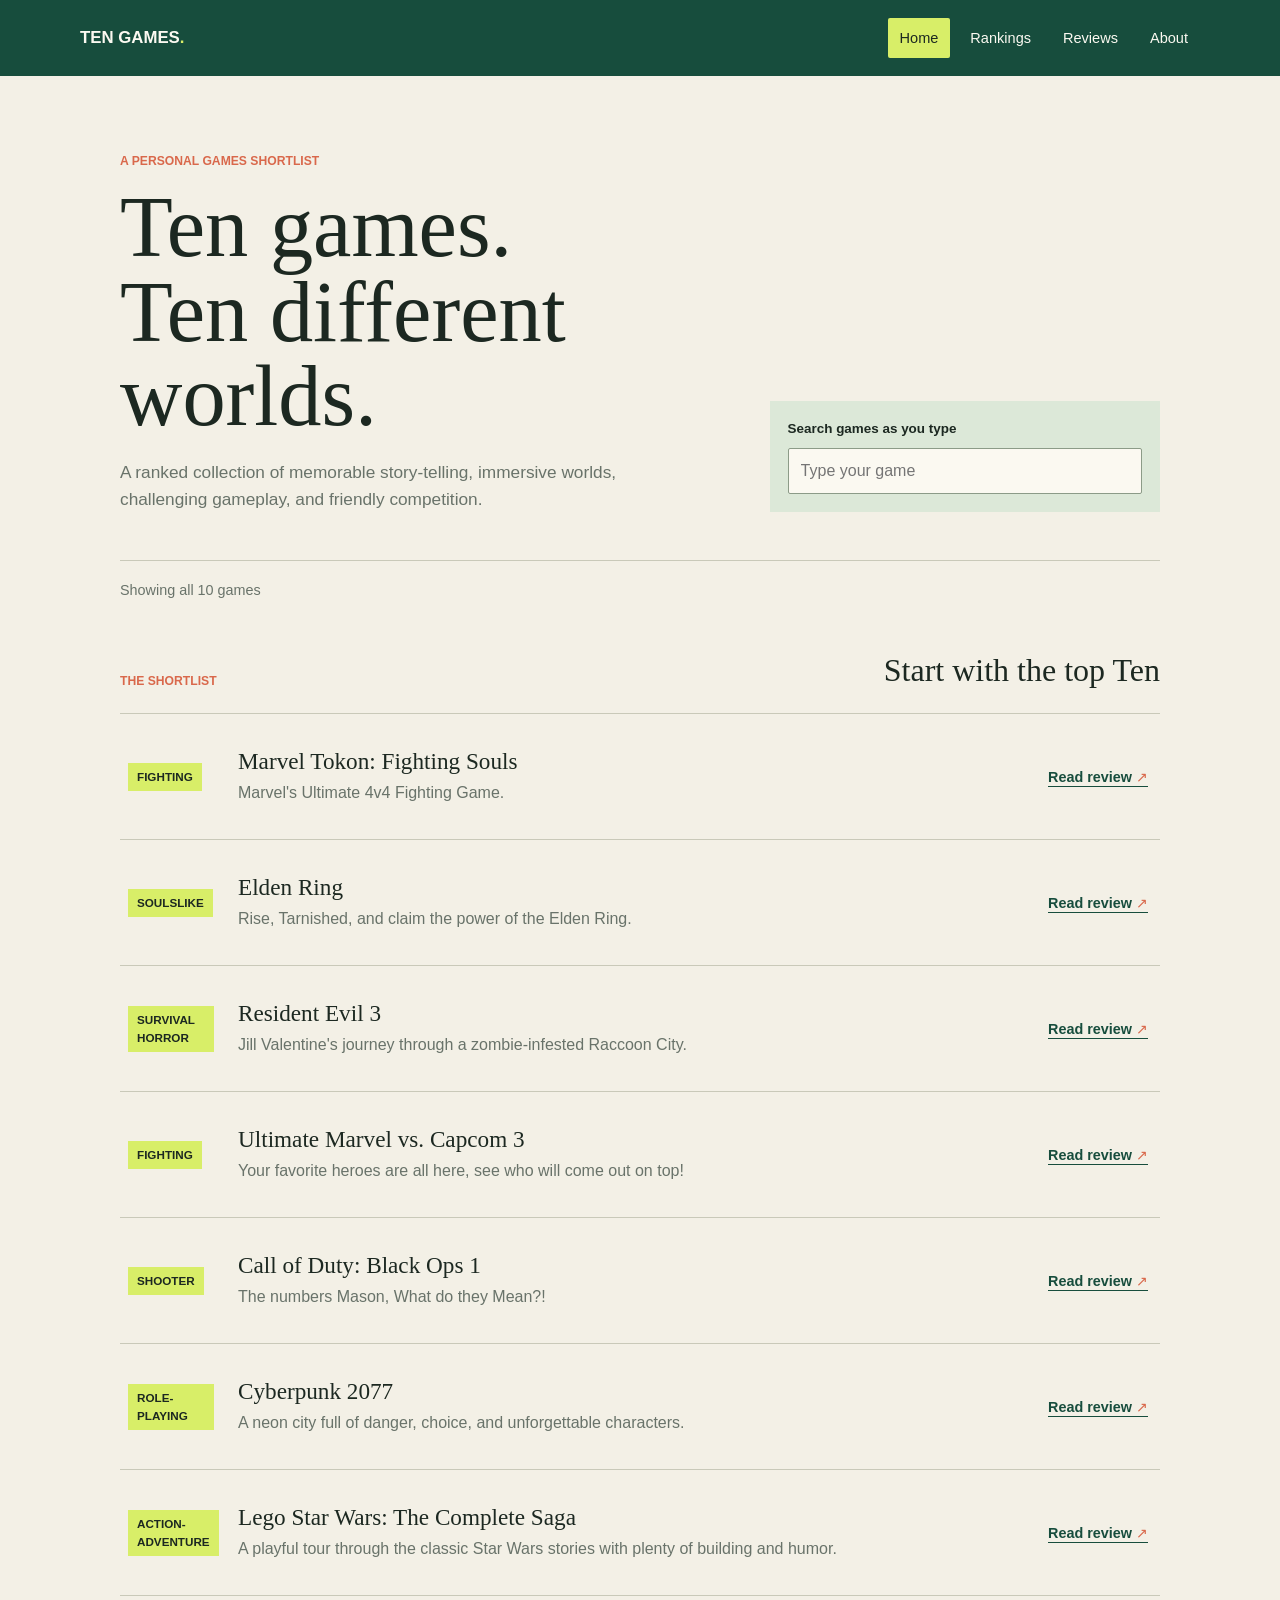
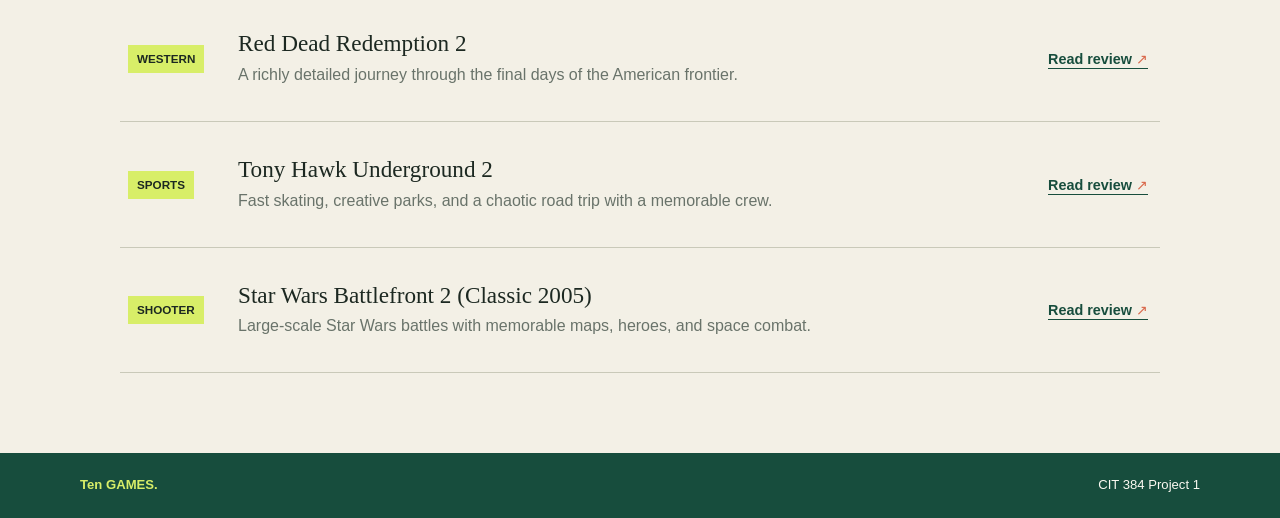
==== commit 44bd53a6: "live filter search" ====
--- a/index.html
+++ b/index.html
@@ -32,7 +32,7 @@
       <!-- The search element is an HTML5 semantic container from MDN. It groups the homepage
            search box so the input is clearly associated with a specific interactive feature on the page. -->
       <search class="game-search">
-        <label for="game-search">Type your game and press Enter</label>
+        <label for="game-search">Search games as you type</label>
         <input id="game-search" type="search" placeholder="Type your game" autocomplete="off">
       </search>
     </section>
@@ -107,7 +107,6 @@
   <!-- The footer element is an MDN landmark used to mark the end of the page content.
        It is used here for site branding and identity after the main content. -->
   <footer class="site-footer"><span>Ten GAMES.</span><span>CIT 384 Project 1</span></footer>
-  <!-- The live search requires JavaScript, which is outside the material covered so far.
   <script>
     // This script filters the game list as the user types and updates the number of matching games.
     const searchInput = document.querySelector('#game-search');
@@ -128,29 +127,6 @@
         ? `${visibleCount} ${visibleCount === 1 ? 'game' : 'games'} found`
         : `Showing all ${gameEntries.length} games`;
     });
-  </script> -->
-  <script>
-    // This script searches the game list only after the user presses Enter.
-    const searchInput = document.querySelector('#game-search');
-    const gameEntries = document.querySelectorAll('.game-entry');
-    const searchStatus = document.querySelector('#search-status');
-
-    searchInput.addEventListener('keydown', (event) => {
-      if (event.key !== 'Enter') return;
-
-      const query = searchInput.value.trim().toLowerCase();
-      let visibleCount = 0;
-
-      gameEntries.forEach((entry) => {
-        const matches = entry.textContent.toLowerCase().includes(query);
-        entry.hidden = !matches;
-        if (matches) visibleCount += 1;
-      });
-
-      searchStatus.textContent = query
-        ? `${visibleCount} ${visibleCount === 1 ? 'game' : 'games'} found`
-        : `Showing all ${gameEntries.length} games`;
-    });
   </script>
 </body>
 </html>
